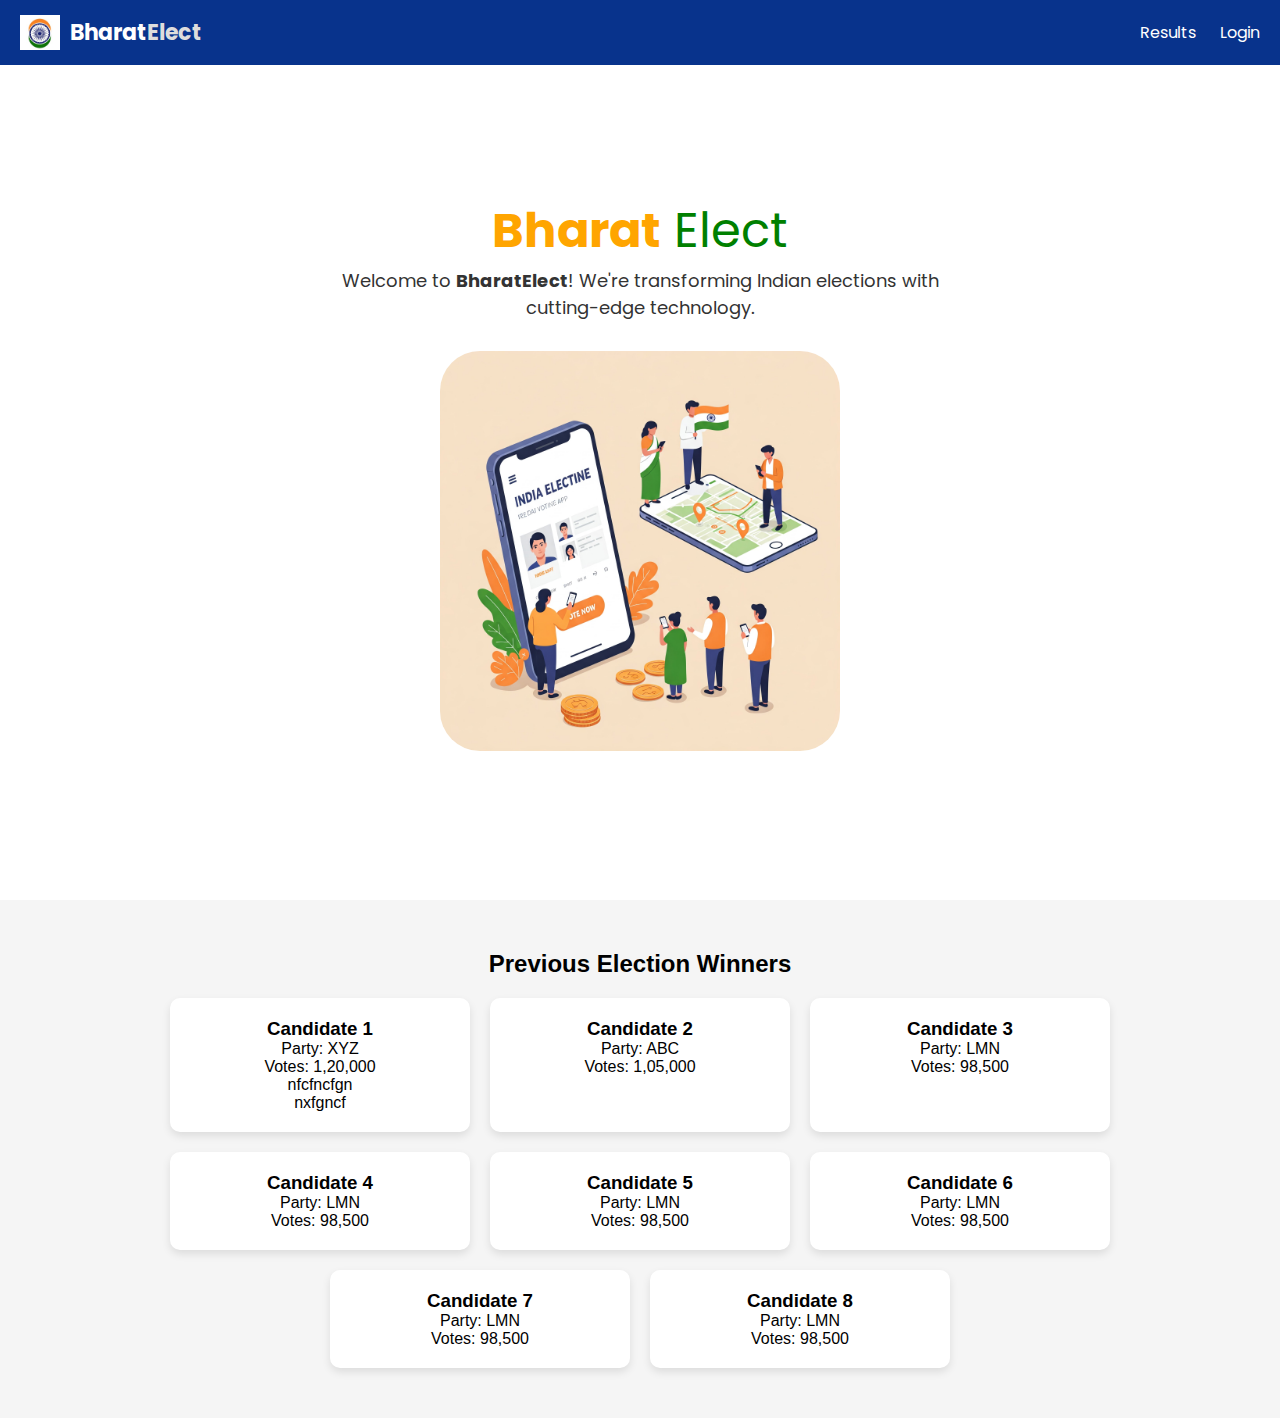
==== index.html @ a8665cc3 "Initial Commit" ====
<!DOCTYPE html>
<html lang="en">

<head>
    <meta charset="UTF-8">
    <meta name="viewport" content="width=device-width, initial-scale=1.0">
    <title>BharatElect</title>
    <link rel="stylesheet" href="styles.css">
    <link rel="preconnect" href="https://fonts.googleapis.com">
    <link rel="preconnect" href="https://fonts.gstatic.com" crossorigin>
    <link
        href="https://fonts.googleapis.com/css2?family=Poppins:ital,wght@0,100;0,200;0,300;0,400;0,500;0,600;0,700;0,800;0,900;1,100;1,200;1,300;1,400;1,500;1,600;1,700;1,800;1,900&display=swap"
        rel="stylesheet">
</head>

<body>
    <header>
        <div class="logo">
            <img src="images/vote2.png" alt="BharatElect Logo">
            <span class="brand">Bharat<span class="highlight">Elect</span></span>
        </div>
        <nav>
            <a href="#results" id="resultsBtn">Results</a>
            <a href="#" id="loginBtn">Login</a>
        </nav>
    </header>

    <main>
        <section class="content">
            <h1><span class="orange"><strong>Bharat</strong></span> <span class="green">Elect</span></h1>
            <p>Welcome to <strong>BharatElect</strong>! We're transforming Indian elections with cutting-edge
                technology.</p>
        </section>
        <section class="image">
            <img src="images/vote1.jpeg" alt="Election Illustration">
        </section>
    </main>

    <section id="results">
        <h2>Previous Election Winners</h2>
        <div class="results-container">
            <div class="card">
                <h3>Candidate 1</h3>
                <p>Party: XYZ</p>
                <p>Votes: 1,20,000</p>
                <p>nfcfncfgn</p>
                <p>nxfgncf</p>
            </div>
            <div class="card">
                <h3>Candidate 2</h3>
                <p>Party: ABC</p>
                <p>Votes: 1,05,000</p>
            </div>
            <div class="card">
                <h3>Candidate 3</h3>
                <p>Party: LMN</p>
                <p>Votes: 98,500</p>
            </div>
            <div class="card">
                <h3>Candidate 4</h3>
                <p>Party: LMN</p>
                <p>Votes: 98,500</p>
            </div>
            <div class="card">
                <h3>Candidate 5</h3>
                <p>Party: LMN</p>
                <p>Votes: 98,500</p>
            </div>
            <div class="card">
                <h3>Candidate 6</h3>
                <p>Party: LMN</p>
                <p>Votes: 98,500</p>
            </div>
            <div class="card">
                <h3>Candidate 7</h3>
                <p>Party: LMN</p>
                <p>Votes: 98,500</p>
            </div>
            <div class="card">
                <h3>Candidate 8</h3>
                <p>Party: LMN</p>
                <p>Votes: 98,500</p>
            </div>
        </div>
    </section>

    <div id="loginModal" class="modal">
        <div class="modal-content">
            <span class="close">&times;</span>
            <h2>Login</h2>
            <input type="text" id="email" placeholder="Enter Email">
            <input type="password" id="password" placeholder="Enter Password">
            <button id="submitBtn">Login</button>
            <p id="message"></p>
        </div>
    </div>

    <script src="script.js"></script>
</body>

</html>
---- styles.css ----
* {
  box-sizing: border-box;
  margin: 0;
  padding: 0;
}

body {
  font-family: Arial, sans-serif;
}

header {
  position: fixed;
  top: 0;
  left: 0;
  width: 100%;
  display: flex;
  justify-content: space-between;
  align-items: center;
  background-color: #08338c;
  padding: 15px 20px;
  color: white;
  z-index: 1000;
  font-family: "Poppins", sans-serif;
  font-weight: 400;
  font-style: normal;
}

.logo {
  display: flex;
  align-items: center;
}

.logo img {
  width: 40px;
  margin-right: 10px;
}

.brand {
  font-size: 22px;
  font-weight: bold;
}

.highlight {
  color: #dddddd;
}

nav a {
  color: white;
  text-decoration: none;
  margin-left: 20px;
  font-size: 16px;
}

/* Adjust main content to center vertically and horizontally */
main {
  display: flex;
  flex-direction: column; /* Stack content vertically on smaller screens */
  align-items: center;
  justify-content: center; /* Center vertically in the viewport */
  padding: 100px 20px 50px 20px; /* Adjust padding to account for fixed header */
  min-height: 100vh; /* Ensure content takes up at least the full viewport height */
  text-align: center; /* Center text within content blocks */
}

.content {
  max-width: 600px; /* Limit content width for better readability */
  margin-bottom: 30px; /* Add space between content and image */
}

.content h1 {
  font-size: 48px;
  margin: 0;
  font-family: "Poppins", sans-serif;
  font-weight: 400;
  font-style: normal;
}

.orange {
  color: orange;
}

.green {
  color: green;
}

.content p {
  font-size: 18px;
  color: #333;
  font-family: "Poppins", sans-serif;
  font-weight: 400;
  font-style: normal;
}

.image img {
  width: 400px;
  max-width: 100%;
  border-radius: 10%;
}

/* Adjust image container for responsiveness */
.image {
  max-width: 100%;
}

/* Responsive adjustments */
@media (max-width: 768px) {
  header {
    padding: 15px 20px;
  }

  nav a {
    margin-left: 10px;
  }

  .content h1 {
    font-size: 36px;
  }

  .content p {
    font-size: 16px;
  }

  .image img {
    width: 90%;
  }
}

#results {
  padding: 50px;
  text-align: center;
  background-color: #f5f5f5;
}

.results-container {
  display: flex;
  justify-content: center;
  gap: 20px;
  flex-wrap: wrap;
  margin-top: 20px;
}

/* Cards for election results */
.card {
  width: 300px;
  background: white;
  padding: 20px;
  box-shadow: 0px 4px 8px rgba(0, 0, 0, 0.1);
  border-radius: 10px;
  text-align: center;
}

.login-container {
  width: 300px;
  margin: 100px auto;
  padding: 20px;
  text-align: center;
  background: white;
  box-shadow: 0px 4px 8px rgba(0, 0, 0, 0.1);
  border-radius: 10px;
}

input {
  width: 100%;
  padding: 10px;
  margin: 10px 0;
}

button {
  width: 100%;
  padding: 10px;
  background: #08338c;
  color: white;
  border: none;
  cursor: pointer;
}

.modal {
  display: none;
  position: fixed;
  z-index: 1001;
  left: 0;
  top: 0;
  width: 100%;
  height: 100%;
  background-color: rgba(0, 0, 0, 0.5);
  justify-content: center;
  align-items: center;
}

.modal-content {
  background: white;
  padding: 20px;
  border-radius: 8px;
  width: 300px;
  text-align: center;
  position: relative;
}

.modal-content input {
  width: 90%;
  padding: 8px;
  margin: 8px 0;
  border: 1px solid #ccc;
  border-radius: 5px;
}

.modal-content button {
  background: #08338c;
  color: white;
  padding: 10px;
  border: none;
  width: 100%;
  cursor: pointer;
  margin-top: 10px;
  border-radius: 5px;
}

.close {
  position: absolute;
  top: 10px;
  right: 15px;
  font-size: 20px;
  cursor: pointer;
}

#message {
  margin-top: 10px;
  font-size: 14px;
  color: red;
}
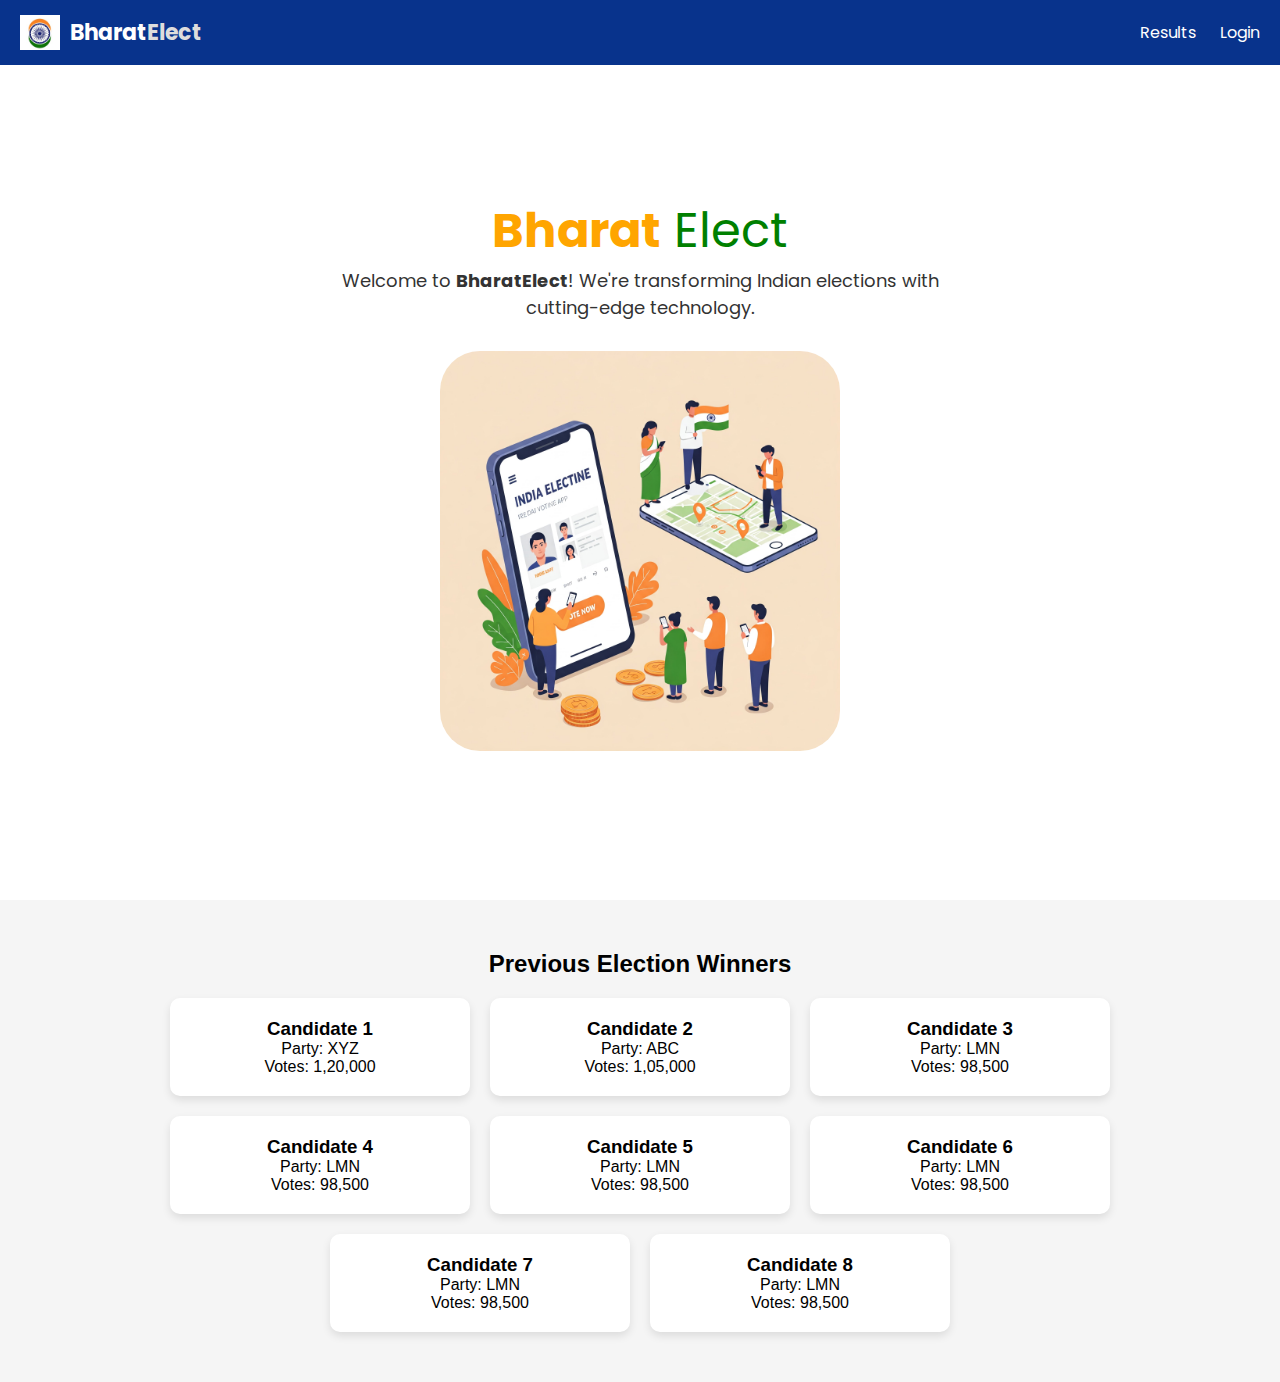
==== commit 1aed20b5: "Removed Mistake" ====
--- a/index.html
+++ b/index.html
@@ -43,8 +43,6 @@
                 <h3>Candidate 1</h3>
                 <p>Party: XYZ</p>
                 <p>Votes: 1,20,000</p>
-                <p>nfcfncfgn</p>
-                <p>nxfgncf</p>
             </div>
             <div class="card">
                 <h3>Candidate 2</h3>
